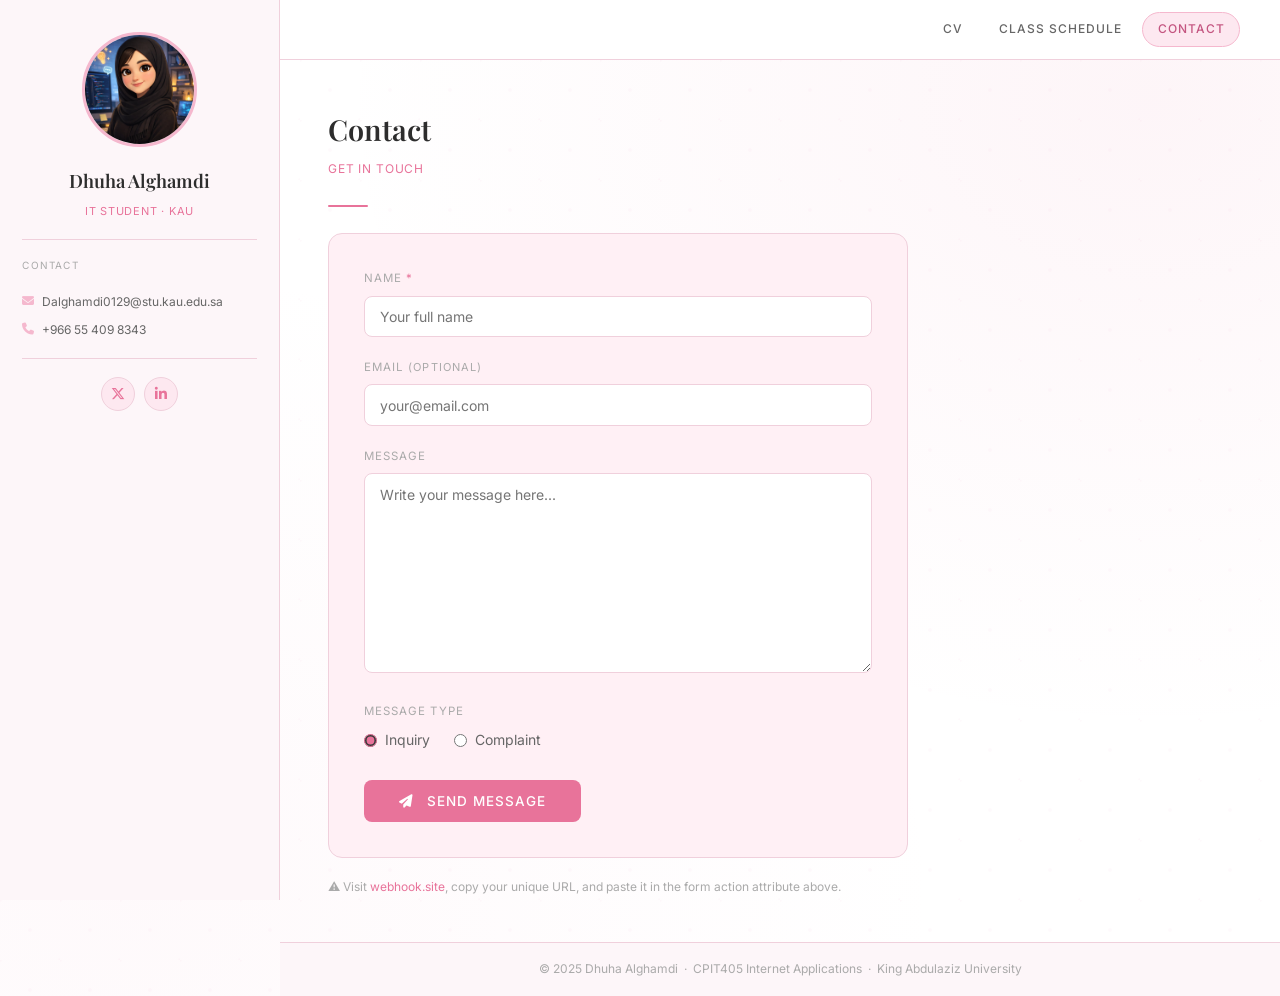
==== contact.html @ 771fced4 "Add files via upload" ====
<!DOCTYPE html>
<!--
  contact.html - Contact Page
  Dhuha Alghamdi Personal Website
  CPIT405 - Internet Applications
-->
<html lang="en">
<head>
  <meta charset="UTF-8">
  <meta name="viewport" content="width=device-width, initial-scale=1.0">
  <title>Dhuha Alghamdi — Contact</title>
  <link rel="stylesheet" href="style.css">
  <link rel="stylesheet" href="https://cdnjs.cloudflare.com/ajax/libs/font-awesome/6.5.0/css/all.min.css">
  <link href="https://fonts.googleapis.com/css2?family=Playfair+Display:wght@400;600&family=Inter:wght@300;400;500&display=swap" rel="stylesheet">
  <style>
    :root {
      --bg:#ffffff; --bg-sidebar:#fdf6f9; --bg-card:#fff0f5;
      --pink:#e8739a; --pink-light:#f5b8ce; --pink-pale:#fde8f0; --pink-dark:#c45580;
      --text-main:#2d2d2d; --text-sec:#666; --text-muted:#aaa;
      --border:#f0d0dc;
      --font-display:'Playfair Display',Georgia,serif;
      --font-body:'Inter',Arial,sans-serif;
    }
    *,*::before,*::after{box-sizing:border-box;margin:0;padding:0;}
    html{scroll-behavior:smooth;}

    /* Body: background image not solid color - project requirement */
    body{
      font-family:var(--font-body);background-color:var(--bg);
      color:var(--text-main);font-size:15px;line-height:1.7;
      background-image:
        radial-gradient(ellipse at 90% 10%,rgba(232,115,154,.07) 0%,transparent 50%),
        radial-gradient(ellipse at 10% 90%,rgba(245,184,206,.08) 0%,transparent 50%),
        url("data:image/svg+xml,%3Csvg width='60' height='60' viewBox='0 0 60 60' xmlns='http://www.w3.org/2000/svg'%3E%3Cg fill='%23e8739a' fill-opacity='0.03'%3E%3Ccircle cx='30' cy='30' r='2'/%3E%3Ccircle cx='0' cy='0' r='2'/%3E%3Ccircle cx='60' cy='60' r='2'/%3E%3C/g%3E%3C/svg%3E");
    }

    /* Grid layout - project requirement */
    .page-wrapper{
      display:grid;
      grid-template-columns:280px 1fr;
      grid-template-rows:60px 1fr auto;
      grid-template-areas:"sidebar header" "sidebar main" "sidebar footer";
      min-height:100vh;
    }

    /* Sidebar */
    .sidebar{
      grid-area:sidebar;background:var(--bg-sidebar);
      border-right:1.5px solid var(--border);
      padding:2rem 1.4rem;
      display:flex;flex-direction:column;align-items:center;gap:1.1rem;
      position:sticky;top:0;height:100vh;overflow-y:auto;
    }

    /* Rounded profile image - bonus requirement */
    .profile-pic{
      width:115px;height:115px;border-radius:50%;
      object-fit:cover;border:3px solid var(--pink-light);
      animation:pinkGlow 3s ease-in-out infinite;flex-shrink:0;
    }

    /* CSS animation - project requirement */
    @keyframes pinkGlow{
      0%  {border-color:var(--pink-light);box-shadow:0 0 12px rgba(232,115,154,.25);}
      50% {border-color:var(--pink);      box-shadow:0 0 22px rgba(232,115,154,.45);}
      100%{border-color:var(--pink-light);box-shadow:0 0 12px rgba(232,115,154,.25);}
    }

    .sidebar-name{font-family:var(--font-display);font-size:1.15rem;font-weight:600;color:var(--text-main);text-align:center;}
    .sidebar-role{font-size:11px;color:var(--pink);text-align:center;letter-spacing:.07em;text-transform:uppercase;margin-top:-.7rem;}
    .sidebar-divider{width:100%;height:1px;background:var(--border);}
    .sidebar-label{font-size:10px;color:var(--text-muted);letter-spacing:.12em;text-transform:uppercase;align-self:flex-start;}
    .sidebar-links{width:100%;display:flex;flex-direction:column;gap:.5rem;}

    /* Remove underline from all links - project requirement */
    .sidebar-links a,nav a,.social-icons a{text-decoration:none;}

    .sidebar-links a{font-size:12px;color:var(--text-sec);display:flex;align-items:flex-start;gap:.45rem;transition:color .2s;word-break:break-all;}
    .sidebar-links a i{margin-top:3px;flex-shrink:0;color:var(--pink-light);}
    .sidebar-links a:hover{color:var(--pink-dark);}

    /* Social icons hover - project requirement */
    .social-icons{display:flex;gap:.6rem;}
    .social-icons a{
      width:34px;height:34px;border-radius:50%;
      background:var(--pink-pale);border:1px solid var(--border);
      display:flex;align-items:center;justify-content:center;
      color:var(--pink);font-size:14px;transition:all .28s ease;
    }
    .social-icons a:hover{background:var(--pink);color:white;transform:translateY(-3px);box-shadow:0 5px 14px rgba(232,115,154,.35);}

    /* Sticky header - project requirement */
    header{
      grid-area:header;position:sticky;top:0;z-index:200;
      background:rgba(255,255,255,.92);backdrop-filter:blur(12px);
      border-bottom:1.5px solid var(--border);
      display:flex;align-items:center;justify-content:flex-end;padding:0 2.5rem;
    }
    nav{display:flex;gap:.35rem;}
    nav a{
      font-size:12px;font-weight:500;letter-spacing:.08em;text-transform:uppercase;
      color:var(--text-sec);padding:.4rem .9rem;border-radius:20px;border:1.5px solid transparent;
      transition:all .22s;
    }
    nav a:hover,nav a.active{color:var(--pink-dark);background:var(--pink-pale);border-color:var(--pink-light);}

    /* Main */
    main{grid-area:main;padding:2.8rem 3rem;}

    .section-title{font-family:var(--font-display);font-size:1.8rem;font-weight:600;color:var(--text-main);margin-bottom:.3rem;}
    .section-bar{width:40px;height:2.5px;background:var(--pink);border-radius:2px;margin-bottom:1.6rem;}
    .section-sub{font-size:12px;color:var(--pink);letter-spacing:.07em;text-transform:uppercase;margin-bottom:1.6rem;}

    /* Contact form */
    .contact-form{
      max-width:580px;background:var(--bg-card);
      border:1.5px solid var(--border);border-radius:14px;padding:2.2rem;
    }

    .form-group{margin-bottom:1.3rem;}

    .form-group label{
      display:block;font-size:11.5px;color:var(--text-muted);
      letter-spacing:.09em;text-transform:uppercase;margin-bottom:.45rem;
    }

    /* Form inputs */
    .form-group input,
    .form-group textarea{
      width:100%;background:#fff;
      border:1.5px solid var(--border);border-radius:8px;
      padding:.7rem .95rem;color:var(--text-main);
      font-family:var(--font-body);font-size:14px;outline:none;
      transition:border-color .25s,box-shadow .25s;
    }
    .form-group input:focus,
    .form-group textarea:focus{
      border-color:var(--pink);
      box-shadow:0 0 0 3px rgba(232,115,154,.12);
    }
    .form-group textarea{resize:vertical;min-height:200px;}

    /* Radio buttons - project requirement */
    .radio-group{display:flex;gap:1.5rem;margin-top:.3rem;}
    .radio-group label{
      display:flex;align-items:center;gap:.5rem;
      font-size:14px;color:var(--text-sec);
      text-transform:none;letter-spacing:0;cursor:pointer;
    }
    .radio-group input[type="radio"]{width:auto;accent-color:var(--pink);}

    /* Submit button with CSS transition - project requirement */
    .submit-btn{
      background:var(--pink);
      color:white;border:none;
      padding:.8rem 2.2rem;border-radius:8px;
      font-family:var(--font-body);font-size:13.5px;font-weight:500;
      letter-spacing:.07em;text-transform:uppercase;cursor:pointer;
      transition:background .3s ease,transform .2s,box-shadow .3s;
    }
    .submit-btn:hover{
      background:var(--pink-dark);
      transform:translateY(-2px);
      box-shadow:0 8px 20px rgba(232,115,154,.35);
    }
    .submit-btn:active{transform:translateY(0);}

    /* Footer - always at bottom - project requirement */
    footer{
      grid-area:footer;background:var(--bg-sidebar);
      border-top:1.5px solid var(--border);
      padding:1rem 3rem;text-align:center;font-size:12px;color:var(--text-muted);
    }

    /* Responsive - project requirement */
    @media(max-width:768px){
      .page-wrapper{grid-template-columns:1fr;grid-template-areas:"header" "sidebar" "main" "footer";}
      .sidebar{position:static;height:auto;flex-direction:row;flex-wrap:wrap;justify-content:center;}
      main{padding:1.8rem 1rem;}
    }
  </style>
</head>
<body>
<div class="page-wrapper">

  <!-- Left sidebar - project requirement -->
  <aside class="sidebar">
    <img src="[data-uri]" alt="Dhuha Alghamdi" class="profile-pic">
    <div class="sidebar-name">Dhuha Alghamdi</div>
    <div class="sidebar-role">IT Student · KAU</div>
    <div class="sidebar-divider"></div>
    <span class="sidebar-label">Contact</span>
    <div class="sidebar-links">
      <a href="mailto:Dalghamdi0129@stu.kau.edu.sa"><i class="fa-solid fa-envelope"></i>Dalghamdi0129@stu.kau.edu.sa</a>
      <a href="tel:+966554098343"><i class="fa-solid fa-phone"></i>+966 55 409 8343</a>
    </div>
    <div class="sidebar-divider"></div>
    <div class="social-icons">
      <a href="https://x.com/gglop9?s=21&t=EAgGsXq8_sWAfRVWY7o1SA" target="_blank" rel="noopener noreferrer" title="X"><i class="fa-brands fa-x-twitter"></i></a>
      <a href="https://www.linkedin.com/in/dhuha-alghamdi" target="_blank" rel="noopener noreferrer" title="LinkedIn"><i class="fa-brands fa-linkedin-in"></i></a>
    </div>
  </aside>

  <!-- Sticky header - project requirement -->
  <header>
    <nav>
      <a href="index.html">CV</a>
      <a href="schedule.html">Class Schedule</a>
      <a href="contact.html" class="active">Contact</a>
    </nav>
  </header>

  <main>
    <h2 class="section-title">Contact</h2>
    <p class="section-sub">Get in touch</p>
    <div class="section-bar"></div>

    <!--
      Form sends to webhook.site - project requirement
      Replace "YOUR-UNIQUE-URL-HERE" with your URL from webhook.site
    -->
    <form class="contact-form"
          action="https://webhook.site/YOUR-UNIQUE-URL-HERE"
          method="POST">

      <!-- Name - required - HTML5 validation - project requirement -->
      <div class="form-group">
        <label for="name">Name <span style="color:var(--pink)">*</span></label>
        <input type="text" id="name" name="name" placeholder="Your full name" required>
      </div>

      <!-- Email - optional - type="email" HTML5 validation - project requirement -->
      <div class="form-group">
        <label for="email">Email <span style="color:var(--text-muted);font-size:11px;">(optional)</span></label>
        <input type="email" id="email" name="email" placeholder="your@email.com">
      </div>

      <!-- Message - textarea rows=10 - project requirement -->
      <div class="form-group">
        <label for="message">Message</label>
        <textarea id="message" name="message" rows="10" placeholder="Write your message here..."></textarea>
      </div>

      <!-- Message Type - radio buttons - project requirement -->
      <div class="form-group">
        <label>Message Type</label>
        <div class="radio-group">
          <label><input type="radio" name="message_type" value="inquiry" checked> Inquiry</label>
          <label><input type="radio" name="message_type" value="complaint"> Complaint</label>
        </div>
      </div>

      <!-- Submit button - project requirement -->
      <button type="submit" class="submit-btn">
        <i class="fa-solid fa-paper-plane" style="margin-right:.5rem;"></i>
        Send Message
      </button>

    </form>

    <p style="margin-top:1.2rem;font-size:12px;color:var(--text-muted);">
      ⚠️ Visit <a href="https://webhook.site" target="_blank" style="color:var(--pink);text-decoration:none;">webhook.site</a>,
      copy your unique URL, and paste it in the form action attribute above.
    </p>
  </main>

  <!-- Footer - always at bottom - project requirement -->
  <footer>
    © 2025 Dhuha Alghamdi &nbsp;·&nbsp; CPIT405 Internet Applications &nbsp;·&nbsp; King Abdulaziz University
  </footer>

</div>
</body>
</html>
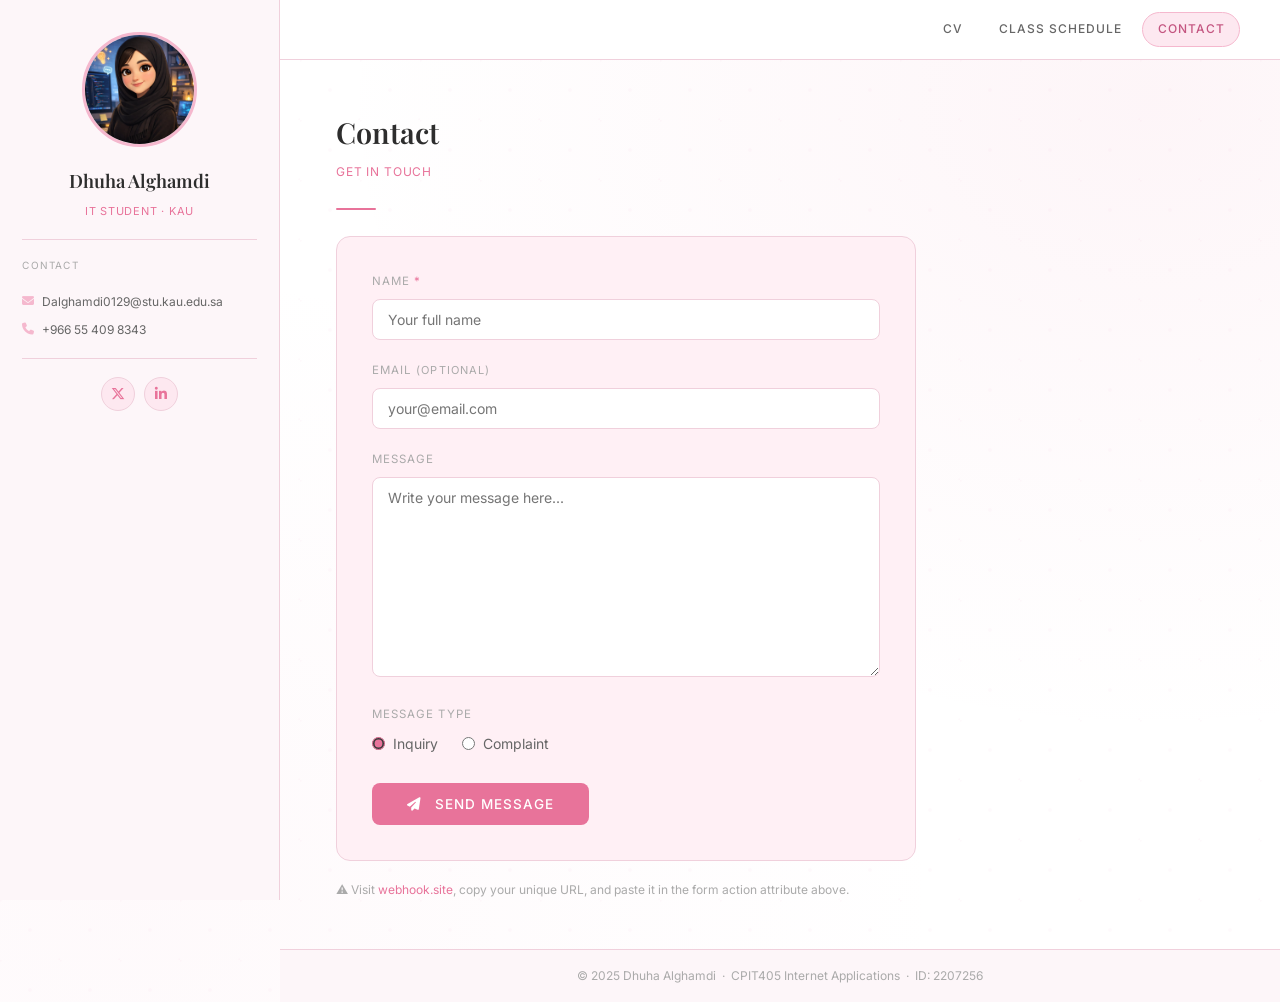
==== commit 38199685: "Update contact.html" ====
--- a/contact.html
+++ b/contact.html
@@ -1,6 +1,6 @@
 <!DOCTYPE html>
 <!--
-  contact.html - Contact Page
+          Contact Page
   Dhuha Alghamdi Personal Website
   CPIT405 - Internet Applications
 -->
@@ -12,173 +12,6 @@
   <link rel="stylesheet" href="style.css">
   <link rel="stylesheet" href="https://cdnjs.cloudflare.com/ajax/libs/font-awesome/6.5.0/css/all.min.css">
   <link href="https://fonts.googleapis.com/css2?family=Playfair+Display:wght@400;600&family=Inter:wght@300;400;500&display=swap" rel="stylesheet">
-  <style>
-    :root {
-      --bg:#ffffff; --bg-sidebar:#fdf6f9; --bg-card:#fff0f5;
-      --pink:#e8739a; --pink-light:#f5b8ce; --pink-pale:#fde8f0; --pink-dark:#c45580;
-      --text-main:#2d2d2d; --text-sec:#666; --text-muted:#aaa;
-      --border:#f0d0dc;
-      --font-display:'Playfair Display',Georgia,serif;
-      --font-body:'Inter',Arial,sans-serif;
-    }
-    *,*::before,*::after{box-sizing:border-box;margin:0;padding:0;}
-    html{scroll-behavior:smooth;}
-
-    /* Body: background image not solid color - project requirement */
-    body{
-      font-family:var(--font-body);background-color:var(--bg);
-      color:var(--text-main);font-size:15px;line-height:1.7;
-      background-image:
-        radial-gradient(ellipse at 90% 10%,rgba(232,115,154,.07) 0%,transparent 50%),
-        radial-gradient(ellipse at 10% 90%,rgba(245,184,206,.08) 0%,transparent 50%),
-        url("data:image/svg+xml,%3Csvg width='60' height='60' viewBox='0 0 60 60' xmlns='http://www.w3.org/2000/svg'%3E%3Cg fill='%23e8739a' fill-opacity='0.03'%3E%3Ccircle cx='30' cy='30' r='2'/%3E%3Ccircle cx='0' cy='0' r='2'/%3E%3Ccircle cx='60' cy='60' r='2'/%3E%3C/g%3E%3C/svg%3E");
-    }
-
-    /* Grid layout - project requirement */
-    .page-wrapper{
-      display:grid;
-      grid-template-columns:280px 1fr;
-      grid-template-rows:60px 1fr auto;
-      grid-template-areas:"sidebar header" "sidebar main" "sidebar footer";
-      min-height:100vh;
-    }
-
-    /* Sidebar */
-    .sidebar{
-      grid-area:sidebar;background:var(--bg-sidebar);
-      border-right:1.5px solid var(--border);
-      padding:2rem 1.4rem;
-      display:flex;flex-direction:column;align-items:center;gap:1.1rem;
-      position:sticky;top:0;height:100vh;overflow-y:auto;
-    }
-
-    /* Rounded profile image - bonus requirement */
-    .profile-pic{
-      width:115px;height:115px;border-radius:50%;
-      object-fit:cover;border:3px solid var(--pink-light);
-      animation:pinkGlow 3s ease-in-out infinite;flex-shrink:0;
-    }
-
-    /* CSS animation - project requirement */
-    @keyframes pinkGlow{
-      0%  {border-color:var(--pink-light);box-shadow:0 0 12px rgba(232,115,154,.25);}
-      50% {border-color:var(--pink);      box-shadow:0 0 22px rgba(232,115,154,.45);}
-      100%{border-color:var(--pink-light);box-shadow:0 0 12px rgba(232,115,154,.25);}
-    }
-
-    .sidebar-name{font-family:var(--font-display);font-size:1.15rem;font-weight:600;color:var(--text-main);text-align:center;}
-    .sidebar-role{font-size:11px;color:var(--pink);text-align:center;letter-spacing:.07em;text-transform:uppercase;margin-top:-.7rem;}
-    .sidebar-divider{width:100%;height:1px;background:var(--border);}
-    .sidebar-label{font-size:10px;color:var(--text-muted);letter-spacing:.12em;text-transform:uppercase;align-self:flex-start;}
-    .sidebar-links{width:100%;display:flex;flex-direction:column;gap:.5rem;}
-
-    /* Remove underline from all links - project requirement */
-    .sidebar-links a,nav a,.social-icons a{text-decoration:none;}
-
-    .sidebar-links a{font-size:12px;color:var(--text-sec);display:flex;align-items:flex-start;gap:.45rem;transition:color .2s;word-break:break-all;}
-    .sidebar-links a i{margin-top:3px;flex-shrink:0;color:var(--pink-light);}
-    .sidebar-links a:hover{color:var(--pink-dark);}
-
-    /* Social icons hover - project requirement */
-    .social-icons{display:flex;gap:.6rem;}
-    .social-icons a{
-      width:34px;height:34px;border-radius:50%;
-      background:var(--pink-pale);border:1px solid var(--border);
-      display:flex;align-items:center;justify-content:center;
-      color:var(--pink);font-size:14px;transition:all .28s ease;
-    }
-    .social-icons a:hover{background:var(--pink);color:white;transform:translateY(-3px);box-shadow:0 5px 14px rgba(232,115,154,.35);}
-
-    /* Sticky header - project requirement */
-    header{
-      grid-area:header;position:sticky;top:0;z-index:200;
-      background:rgba(255,255,255,.92);backdrop-filter:blur(12px);
-      border-bottom:1.5px solid var(--border);
-      display:flex;align-items:center;justify-content:flex-end;padding:0 2.5rem;
-    }
-    nav{display:flex;gap:.35rem;}
-    nav a{
-      font-size:12px;font-weight:500;letter-spacing:.08em;text-transform:uppercase;
-      color:var(--text-sec);padding:.4rem .9rem;border-radius:20px;border:1.5px solid transparent;
-      transition:all .22s;
-    }
-    nav a:hover,nav a.active{color:var(--pink-dark);background:var(--pink-pale);border-color:var(--pink-light);}
-
-    /* Main */
-    main{grid-area:main;padding:2.8rem 3rem;}
-
-    .section-title{font-family:var(--font-display);font-size:1.8rem;font-weight:600;color:var(--text-main);margin-bottom:.3rem;}
-    .section-bar{width:40px;height:2.5px;background:var(--pink);border-radius:2px;margin-bottom:1.6rem;}
-    .section-sub{font-size:12px;color:var(--pink);letter-spacing:.07em;text-transform:uppercase;margin-bottom:1.6rem;}
-
-    /* Contact form */
-    .contact-form{
-      max-width:580px;background:var(--bg-card);
-      border:1.5px solid var(--border);border-radius:14px;padding:2.2rem;
-    }
-
-    .form-group{margin-bottom:1.3rem;}
-
-    .form-group label{
-      display:block;font-size:11.5px;color:var(--text-muted);
-      letter-spacing:.09em;text-transform:uppercase;margin-bottom:.45rem;
-    }
-
-    /* Form inputs */
-    .form-group input,
-    .form-group textarea{
-      width:100%;background:#fff;
-      border:1.5px solid var(--border);border-radius:8px;
-      padding:.7rem .95rem;color:var(--text-main);
-      font-family:var(--font-body);font-size:14px;outline:none;
-      transition:border-color .25s,box-shadow .25s;
-    }
-    .form-group input:focus,
-    .form-group textarea:focus{
-      border-color:var(--pink);
-      box-shadow:0 0 0 3px rgba(232,115,154,.12);
-    }
-    .form-group textarea{resize:vertical;min-height:200px;}
-
-    /* Radio buttons - project requirement */
-    .radio-group{display:flex;gap:1.5rem;margin-top:.3rem;}
-    .radio-group label{
-      display:flex;align-items:center;gap:.5rem;
-      font-size:14px;color:var(--text-sec);
-      text-transform:none;letter-spacing:0;cursor:pointer;
-    }
-    .radio-group input[type="radio"]{width:auto;accent-color:var(--pink);}
-
-    /* Submit button with CSS transition - project requirement */
-    .submit-btn{
-      background:var(--pink);
-      color:white;border:none;
-      padding:.8rem 2.2rem;border-radius:8px;
-      font-family:var(--font-body);font-size:13.5px;font-weight:500;
-      letter-spacing:.07em;text-transform:uppercase;cursor:pointer;
-      transition:background .3s ease,transform .2s,box-shadow .3s;
-    }
-    .submit-btn:hover{
-      background:var(--pink-dark);
-      transform:translateY(-2px);
-      box-shadow:0 8px 20px rgba(232,115,154,.35);
-    }
-    .submit-btn:active{transform:translateY(0);}
-
-    /* Footer - always at bottom - project requirement */
-    footer{
-      grid-area:footer;background:var(--bg-sidebar);
-      border-top:1.5px solid var(--border);
-      padding:1rem 3rem;text-align:center;font-size:12px;color:var(--text-muted);
-    }
-
-    /* Responsive - project requirement */
-    @media(max-width:768px){
-      .page-wrapper{grid-template-columns:1fr;grid-template-areas:"header" "sidebar" "main" "footer";}
-      .sidebar{position:static;height:auto;flex-direction:row;flex-wrap:wrap;justify-content:center;}
-      main{padding:1.8rem 1rem;}
-    }
-  </style>
 </head>
 <body>
 <div class="page-wrapper">
@@ -229,7 +62,7 @@
         <input type="text" id="name" name="name" placeholder="Your full name" required>
       </div>
 
-      <!-- Email - optional - type="email" HTML5 validation - project requirement -->
+      <!-- Email - type="email" HTML5 validation - project requirement -->
       <div class="form-group">
         <label for="email">Email <span style="color:var(--text-muted);font-size:11px;">(optional)</span></label>
         <input type="email" id="email" name="email" placeholder="your@email.com">
@@ -264,11 +97,11 @@
     </p>
   </main>
 
-  <!-- Footer - always at bottom - project requirement -->
+  <!-- Footer at the bottom - project requirement -->
   <footer>
-    © 2025 Dhuha Alghamdi &nbsp;·&nbsp; CPIT405 Internet Applications &nbsp;·&nbsp; King Abdulaziz University
+    © 2025 Dhuha Alghamdi &nbsp;·&nbsp; CPIT405 Internet Applications &nbsp;·&nbsp; ID: 2207256
   </footer>
 
 </div>
 </body>
-</html>+</html>
--- a/style.css
+++ b/style.css
@@ -0,0 +1,436 @@
+/* ── CSS Variables: light pink ── */
+    :root {
+      --bg:           #ffffff;
+      --bg-sidebar:   #fdf6f9;
+      --bg-card:      #fff0f5;
+      --pink:         #e8739a;
+      --pink-light:   #f5b8ce;
+      --pink-pale:    #fde8f0;
+      --pink-dark:    #c45580;
+      --text-main:    #2d2d2d;
+      --text-sec:     #666;
+      --text-muted:   #aaa;
+      --border:       #f0d0dc;
+      --font-display: 'Playfair Display', Georgia, serif;
+      --font-body:    'Inter', Arial, sans-serif;
+    }
+
+    /* ── Reset ── */
+    *, *::before, *::after { box-sizing: border-box; margin: 0; padding: 0; }
+    html { scroll-behavior: smooth; }
+
+    /* ── Body: background image not solid color - project requirement ── */
+    body {
+      font-family: var(--font-body);
+      background-color: var(--bg);
+      color: var(--text-main);
+      font-size: 15px;
+      line-height: 1.7;
+      background-image:
+        radial-gradient(ellipse at 90% 10%, rgba(232,115,154,0.07) 0%, transparent 50%),
+        radial-gradient(ellipse at 10% 90%, rgba(245,184,206,0.08) 0%, transparent 50%),
+        url("data:image/svg+xml,%3Csvg width='60' height='60' viewBox='0 0 60 60' xmlns='http://www.w3.org/2000/svg'%3E%3Cg fill='%23e8739a' fill-opacity='0.03'%3E%3Ccircle cx='30' cy='30' r='2'/%3E%3Ccircle cx='0' cy='0' r='2'/%3E%3Ccircle cx='60' cy='60' r='2'/%3E%3C/g%3E%3C/svg%3E");
+    }
+
+    /* ── Page grid layout - project requirement ── */
+    .page-wrapper {
+      display: grid;
+      grid-template-columns: 280px 1fr;
+      grid-template-rows: 60px 1fr auto;
+      grid-template-areas:
+        "sidebar header"
+        "sidebar main"
+        "sidebar footer";
+      min-height: 100vh;
+    }
+
+    /* ══ SIDEBAR ══ */
+    .sidebar {
+      grid-area: sidebar;
+      background: var(--bg-sidebar);
+      border-right: 1.5px solid var(--border);
+      padding: 2rem 1.4rem;
+      display: flex;
+      flex-direction: column;
+      align-items: center;
+      gap: 1.1rem;
+      position: sticky;
+      top: 0;
+      height: 100vh;
+      overflow-y: auto;
+    }
+
+    /* Profile image - rounded - optional requirement */
+    .profile-pic {
+      width: 115px;
+      height: 115px;
+      border-radius: 50%;
+      object-fit: cover;
+      border: 3px solid var(--pink-light);
+      /* CSS animation on border - project requirement */
+      animation: pinkGlow 3s ease-in-out infinite;
+      flex-shrink: 0;
+    }
+
+    /* CSS @keyframes animation - project requirement */
+    @keyframes pinkGlow {
+      0%   { border-color: var(--pink-light); box-shadow: 0 0 12px rgba(232,115,154,0.25); }
+      50%  { border-color: var(--pink);       box-shadow: 0 0 22px rgba(232,115,154,0.45); }
+      100% { border-color: var(--pink-light); box-shadow: 0 0 12px rgba(232,115,154,0.25); }
+    }
+
+    .sidebar-name {
+      font-family: var(--font-display);
+      font-size: 1.15rem;
+      font-weight: 600;
+      color: var(--text-main);
+      text-align: center;
+    }
+
+    .sidebar-role {
+      font-size: 11px;
+      color: var(--pink);
+      text-align: center;
+      letter-spacing: 0.07em;
+      text-transform: uppercase;
+      margin-top: -0.7rem;
+    }
+
+    .sidebar-divider {
+      width: 100%;
+      height: 1px;
+      background: var(--border);
+    }
+
+    .sidebar-label {
+      font-size: 10px;
+      color: var(--text-muted);
+      letter-spacing: 0.12em;
+      text-transform: uppercase;
+      align-self: flex-start;
+    }
+
+    /* Sidebar nav links (About / Education / Skills) */
+    .sidebar-nav {
+      width: 100%;
+      display: flex;
+      flex-direction: column;
+      gap: 0.25rem;
+    }
+
+    /* Remove underline from all links - project requirement */
+    .sidebar-nav a, .sidebar-links a, nav a, .social-icons a, .fragment-link {
+      text-decoration: none;
+    }
+
+    .sidebar-nav a {
+      font-size: 13px;
+      color: var(--text-sec);
+      padding: 0.35rem 0.7rem;
+      border-radius: 6px;
+      transition: background 0.2s, color 0.2s;
+    }
+    .sidebar-nav a:hover {
+      background: var(--pink-pale);
+      color: var(--pink-dark);
+    }
+
+    .sidebar-links {
+      width: 100%;
+      display: flex;
+      flex-direction: column;
+      gap: 0.5rem;
+    }
+
+    .sidebar-links a {
+      font-size: 12px;
+      color: var(--text-sec);
+      display: flex;
+      align-items: flex-start;
+      gap: 0.45rem;
+      transition: color 0.2s;
+      word-break: break-all;
+    }
+    .sidebar-links a i { margin-top: 3px; flex-shrink: 0; color: var(--pink-light); }
+    .sidebar-links a:hover { color: var(--pink-dark); }
+
+    /* Social icons hover effect - project requirement */
+    .social-icons { display: flex; gap: 0.6rem; }
+
+    .social-icons a {
+      width: 34px;
+      height: 34px;
+      border-radius: 50%;
+      background: var(--pink-pale);
+      border: 1px solid var(--border);
+      display: flex;
+      align-items: center;
+      justify-content: center;
+      color: var(--pink);
+      font-size: 14px;
+      /* CSS transition - project requirement */
+      transition: all 0.28s ease;
+    }
+    .social-icons a:hover {
+      background: var(--pink);
+      color: white;
+      transform: translateY(-3px);
+      box-shadow: 0 5px 14px rgba(232,115,154,0.35);
+    }
+
+    /* ══ STICKY HEADER - project requirement ══ */
+    header {
+      grid-area: header;
+      position: sticky;
+      top: 0;
+      z-index: 200;
+      background: rgba(255,255,255,0.92);
+      backdrop-filter: blur(12px);
+      border-bottom: 1.5px solid var(--border);
+      display: flex;
+      align-items: center;
+      justify-content: flex-end;
+      padding: 0 2.5rem;
+    }
+
+    nav { display: flex; gap: 0.35rem; }
+
+    nav a {
+      font-size: 12px;
+      font-weight: 500;
+      letter-spacing: 0.08em;
+      text-transform: uppercase;
+      color: var(--text-sec);
+      padding: 0.4rem 0.9rem;
+      border-radius: 20px;
+      border: 1.5px solid transparent;
+      /* CSS transition on nav - project requirement */
+      transition: all 0.22s;
+    }
+
+    /* Hover on nav links - project requirement */
+    nav a:hover, nav a.active {
+      color: var(--pink-dark);
+      background: var(--pink-pale);
+      border-color: var(--pink-light);
+    }
+
+    /* ══ MAIN CONTENT ══ */
+    main {
+      grid-area: main;
+      padding: 3rem 3.5rem;
+    }
+
+    /* Fragment link - DIFFERENT style from other links - project requirement */
+    .fragment-link {
+      display: inline-flex;
+      align-items: center;
+      gap: 0.4rem;
+      color: var(--pink);
+      font-size: 12px;
+      letter-spacing: 0.07em;
+      text-transform: uppercase;
+      font-weight: 500;
+      background: var(--pink-pale);
+      border: 1.5px solid var(--pink-light);
+      padding: 0.4rem 1rem;
+      border-radius: 20px;
+      margin-bottom: 3rem;         /* extra space so scroll difference is visible--------------------------- */
+      transition: background 0.2s, transform 0.2s;
+    }
+    .fragment-link:hover {
+      background: var(--pink-light);
+      color: white;
+      transform: translateY(-2px);
+    }
+
+    /* Section titles */
+    .section-title {
+      font-family: var(--font-display);
+      font-size: 1.8rem;
+      font-weight: 600;
+      color: var(--text-main);
+      margin-bottom: 0.3rem;
+    }
+
+    .section-bar {
+      width: 40px;
+      height: 2.5px;
+      background: var(--pink);
+      border-radius: 2px;
+      margin-bottom: 1.6rem;
+    }
+
+    /* ── Sections with big spacing so scroll is obvious--------------------------------------------------- ── */
+    section {
+      margin-bottom: 6rem;      /* lots of space between sections */
+      scroll-margin-top: 80px;
+    }
+
+    /* ── About Me - pseudo-elements - project requirement ── */
+    .about-text {
+      color: var(--text-sec);
+      font-size: 15px;
+      line-height: 2;
+      max-width: 640px;
+      position: relative;
+      padding-left: 1.3rem;
+    }
+
+    /* ::before - pink left accent - project requirement */
+    .about-text::before {
+      content: '';
+      position: absolute;
+      left: 0; top: 6px; bottom: 6px;
+      width: 3px;
+      background: linear-gradient(180deg, var(--pink), var(--pink-light));
+      border-radius: 2px;
+    }
+
+    /* ::first-letter drop cap - project requirement */
+    .about-text::first-letter {
+      font-family: var(--font-display);
+      font-size: 3.2rem;
+      font-weight: 600;
+      color: var(--pink);
+      float: left;
+      line-height: 0.82;
+      margin-right: 0.18rem;
+      margin-top: 0.1rem;
+    }
+
+    /* ── Education card ── */
+    .edu-card {
+      background: var(--bg-card);
+      border: 1.5px solid var(--border);
+      border-radius: 12px;
+      padding: 1.3rem 1.8rem;
+      display: flex;
+      gap: 1.2rem;
+      align-items: flex-start;
+      max-width: 480px;
+      /* CSS transition - project requirement */
+      transition: border-color 0.3s, box-shadow 0.3s;
+    }
+    .edu-card:hover {
+      border-color: var(--pink-light);
+      box-shadow: 0 4px 18px rgba(232,115,154,0.15);
+    }
+    .edu-icon { font-size: 1.8rem; }
+    .edu-degree { font-size: 15px; font-weight: 500; color: var(--text-main); }
+    .edu-uni { font-size: 12.5px; color: var(--pink); margin-top: 0.2rem; }
+
+    /* ── Skills tags ── */
+    .skills-grid { display: flex; flex-wrap: wrap; gap: 0.55rem; }
+
+    .skill-tag {
+      background: var(--pink-pale);
+      border: 1.5px solid var(--pink-light);
+      color: var(--pink-dark);
+      padding: 0.35rem 1rem;
+      border-radius: 20px;
+      font-size: 13px;
+      transition: all 0.22s;
+      cursor: default;
+    }
+    .skill-tag:hover {
+      background: var(--pink-light);
+      color: white;
+      transform: translateY(-2px);
+    }
+
+    /* ══ FOOTER - always at bottom - project requirement ══ */
+    footer {
+      grid-area: footer;
+      background: var(--bg-sidebar);
+      border-top: 1.5px solid var(--border);
+      padding: 1rem 3rem;
+      text-align: center;
+      font-size: 12px;
+      color: var(--text-muted);
+    }
+
+    /* ══ RESPONSIVE - project requirement ══ */
+    @media (max-width: 768px) {
+      .page-wrapper {
+        grid-template-columns: 1fr;
+        grid-template-areas: "header" "sidebar" "main" "footer";
+      }
+      .sidebar { position: static; height: auto; flex-direction: row; flex-wrap: wrap; justify-content: center; }
+      main { padding: 1.8rem 1.2rem; }
+    }
+
+/* ======= Table Styles - schedule.html ======= */
+.table-wrap{overflow-x:auto;border-radius:10px;border:1.5px solid var(--border);margin-bottom:2.5rem;}
+table{width:100%;border-collapse:collapse;font-size:14px;}
+thead th{
+  background:var(--pink-pale);color:var(--pink-dark);
+  padding:.85rem 1.1rem;text-align:left;font-weight:600;
+  font-size:11.5px;letter-spacing:.09em;text-transform:uppercase;
+  border-bottom:2px solid var(--pink-light);
+  border-right:1.5px solid var(--pink-light);
+}
+thead th:last-child{border-right:none;}
+tbody td{
+  padding:.85rem 1.1rem;color:var(--text-sec);
+  border-bottom:1px solid var(--border);
+  border-right:1px solid var(--border);
+}
+tbody td:last-child{border-right:none;}
+
+/* Odd rows different background - project requirement */
+tbody tr:nth-child(odd){background:#fffafc;}
+tbody tr:nth-child(even){background:var(--bg);}
+tbody tr{transition:background .2s,color .2s;}
+
+/* Different hover for odd vs even - project requirement */
+tbody tr:nth-child(odd):hover{background:var(--pink-pale);color:var(--text-main);}
+tbody tr:nth-child(even):hover{background:#fff0f5;color:var(--text-main);}
+
+.course-code{color:var(--pink-dark);font-weight:600;}
+.course-name{font-size:11.5px;color:var(--text-muted);}
+.section-sub{font-size:12px;color:var(--pink);letter-spacing:.07em;text-transform:uppercase;margin-bottom:1.6rem;}
+section{margin-bottom:3rem;}
+
+/* ======================================= Contact Form Styles ======================================= */
+.contact-form{
+  max-width:580px;background:var(--bg-card);
+  border:1.5px solid var(--border);border-radius:14px;padding:2.2rem;
+}
+.form-group{margin-bottom:1.3rem;}
+.form-group label{
+  display:block;font-size:11.5px;color:var(--text-muted);
+  letter-spacing:.09em;text-transform:uppercase;margin-bottom:.45rem;
+}
+.form-group input,
+.form-group textarea{
+  width:100%;background:#fff;
+  border:1.5px solid var(--border);border-radius:8px;
+  padding:.7rem .95rem;color:var(--text-main);
+  font-family:var(--font-body);font-size:14px;outline:none;
+  transition:border-color .25s,box-shadow .25s;
+}
+.form-group input:focus,
+.form-group textarea:focus{
+  border-color:var(--pink);
+  box-shadow:0 0 0 3px rgba(232,115,154,.12);
+}
+.form-group textarea{resize:vertical;min-height:200px;}
+.radio-group{display:flex;gap:1.5rem;margin-top:.3rem;}
+.radio-group label{
+  display:flex;align-items:center;gap:.5rem;
+  font-size:14px;color:var(--text-sec);
+  text-transform:none;letter-spacing:0;cursor:pointer;
+}
+.radio-group input[type="radio"]{width:auto;accent-color:var(--pink);}
+
+/* Submit button with CSS transition - project requirement */
+.submit-btn{
+  background:var(--pink);color:white;border:none;
+  padding:.8rem 2.2rem;border-radius:8px;
+  font-family:var(--font-body);font-size:13.5px;font-weight:500;
+  letter-spacing:.07em;text-transform:uppercase;cursor:pointer;
+  transition:background .3s ease,transform .2s,box-shadow .3s;
+}
+.submit-btn:hover{background:var(--pink-dark);transform:translateY(-2px);box-shadow:0 8px 20px rgba(232,115,154,.35);}
+.submit-btn:active{transform:translateY(0);}
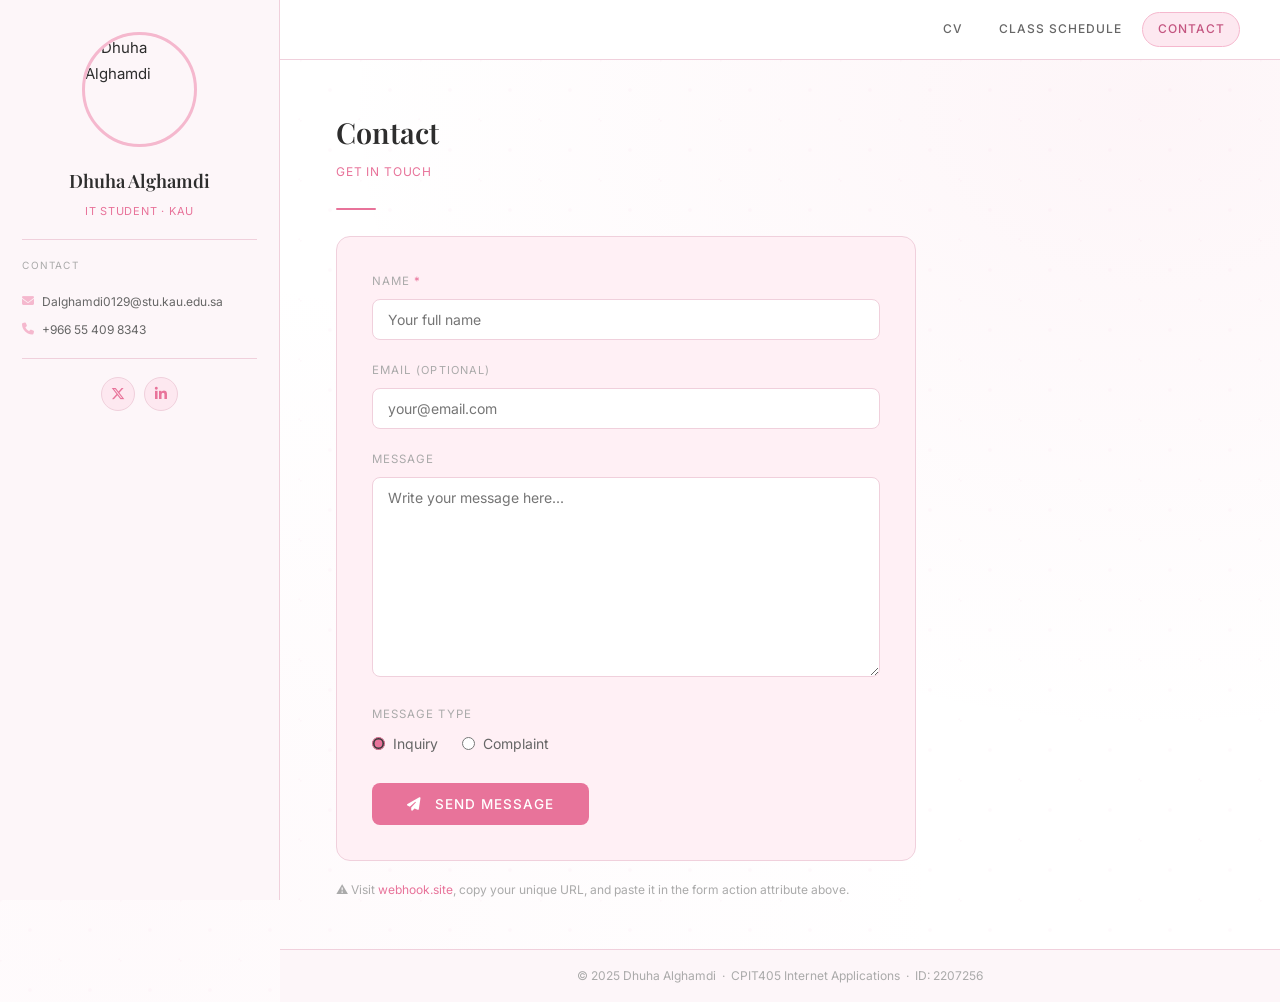
==== commit 6097b691: "Update photo" ====
--- a/contact.html
+++ b/contact.html
@@ -18,7 +18,7 @@
 
   <!-- Left sidebar - project requirement -->
   <aside class="sidebar">
-    <img src="[data-uri]" alt="Dhuha Alghamdi" class="profile-pic">
+  <img src="image/profile.png" alt="Dhuha Alghamdi" class="profile-pic">
     <div class="sidebar-name">Dhuha Alghamdi</div>
     <div class="sidebar-role">IT Student · KAU</div>
     <div class="sidebar-divider"></div>
@@ -50,10 +50,9 @@
 
     <!--
       Form sends to webhook.site - project requirement
-      Replace "YOUR-UNIQUE-URL-HERE" with your URL from webhook.site
     -->
     <form class="contact-form"
-          action="https://webhook.site/YOUR-UNIQUE-URL-HERE"
+          action="https://webhook.site/627b99e5-9696-41ae-ba14-52b3d562699e"
           method="POST">
 
       <!-- Name - required - HTML5 validation - project requirement -->
@@ -105,3 +104,5 @@
 </div>
 </body>
 </html>
+
+
